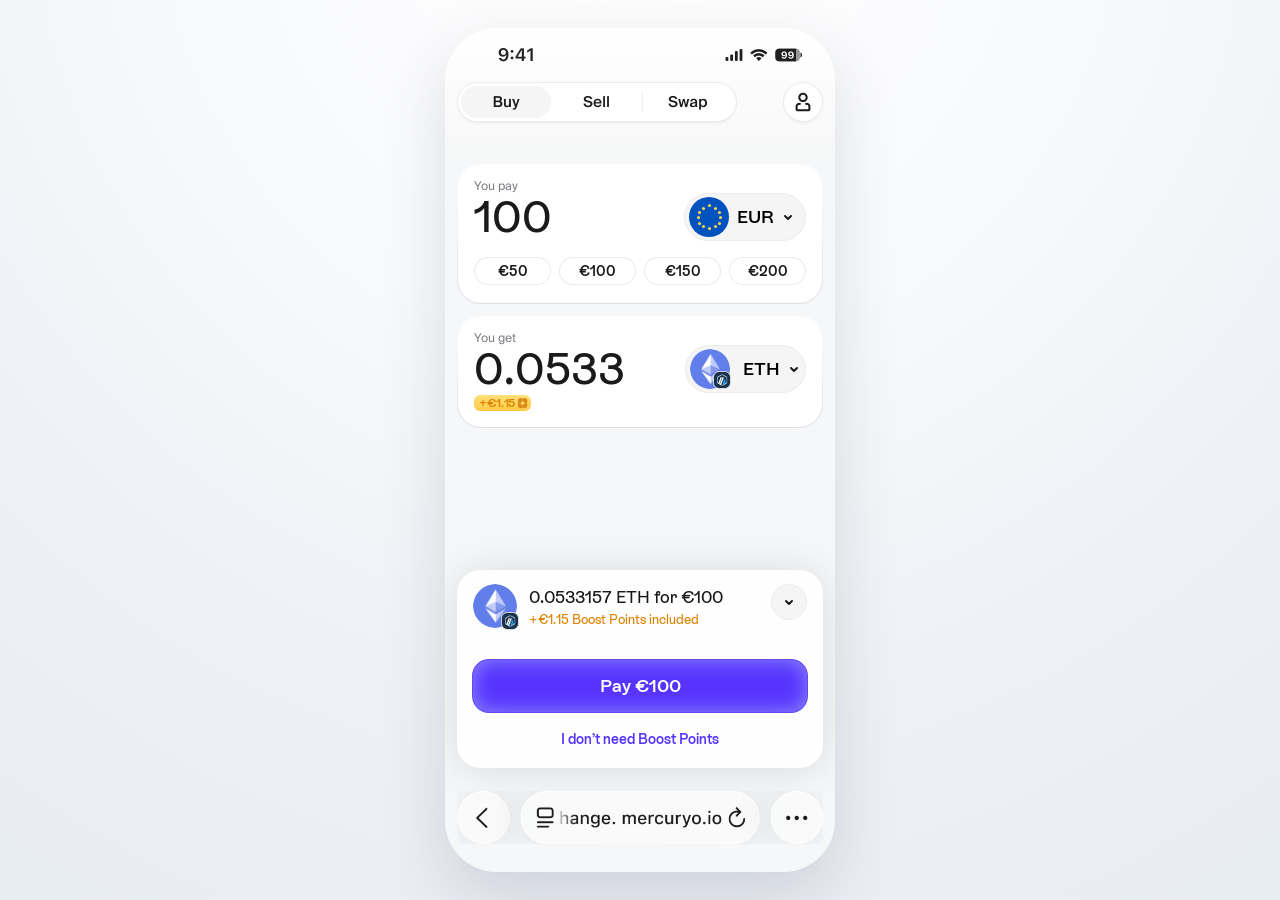
==== converter-mobile/index.html @ a560c099 "Add converter mobile prototype" ====
<!doctype html>
<html lang="en">
  <head>
    <meta charset="UTF-8" />
    <meta name="viewport" content="width=device-width, initial-scale=1, viewport-fit=cover" />
    <meta http-equiv="refresh" content="0; url=./buy.html" />
    <title>Converter Mobile Prototype</title>
    <script>
      window.location.replace("./buy.html");
    </script>
  </head>
  <body>
    <p>Redirecting to the converter prototype… <a href="./buy.html">Open it here</a>.</p>
  </body>
</html>
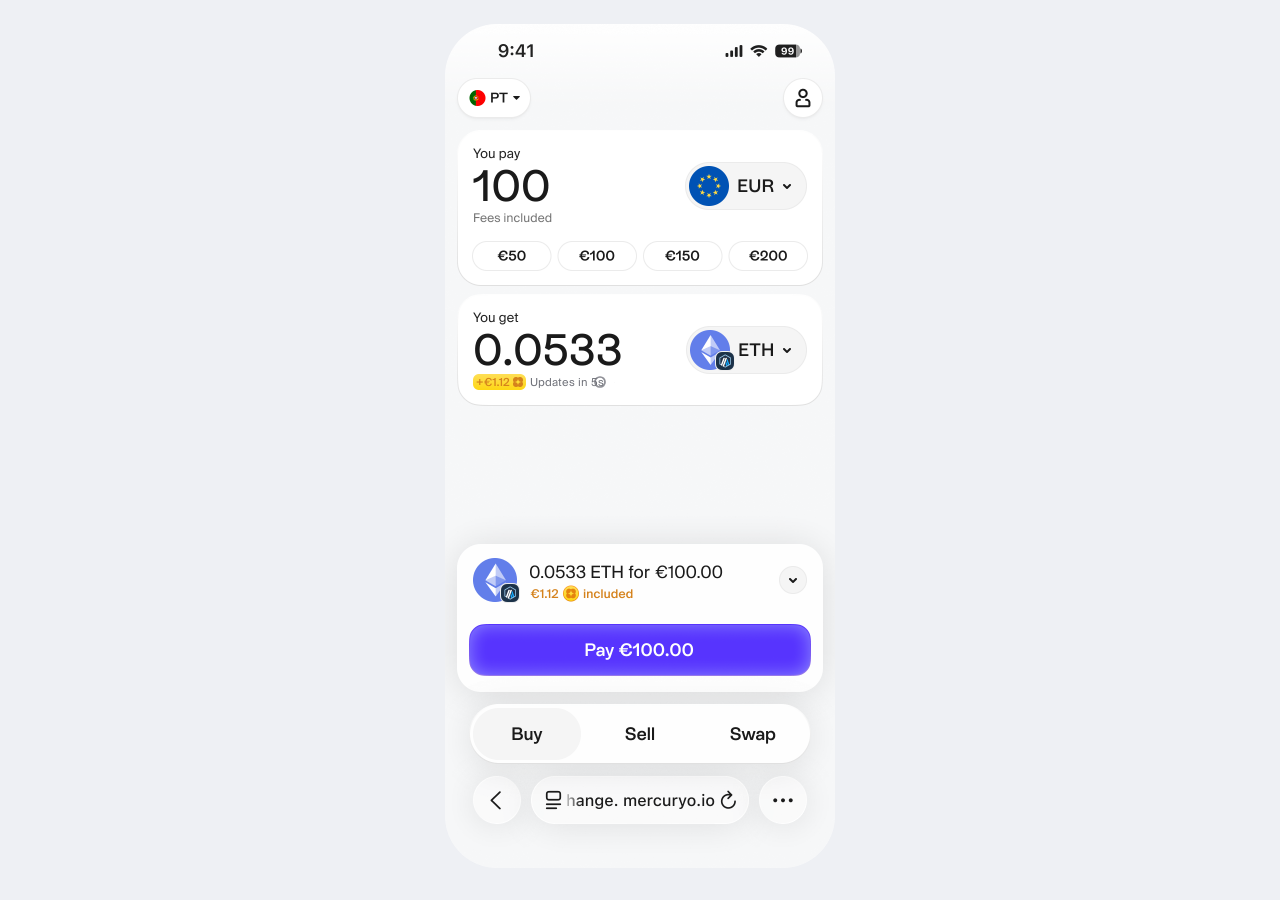
==== commit 2465f19f: "Sync converter mobile fixes" ====
--- a/converter-mobile/index.html
+++ b/converter-mobile/index.html
@@ -2,14 +2,36 @@
 <html lang="en">
   <head>
     <meta charset="UTF-8" />
-    <meta name="viewport" content="width=device-width, initial-scale=1, viewport-fit=cover" />
-    <meta http-equiv="refresh" content="0; url=./buy.html" />
-    <title>Converter Mobile Prototype</title>
-    <script>
-      window.location.replace("./buy.html");
-    </script>
+    <meta
+      name="viewport"
+      content="width=device-width, initial-scale=1, viewport-fit=cover"
+    />
+    <title>Converter Prototype</title>
+    <link rel="stylesheet" href="./styles.css" />
   </head>
   <body>
-    <p>Redirecting to the converter prototype… <a href="./buy.html">Open it here</a>.</p>
+    <main class="stage">
+      <section
+        class="phone"
+        id="phone"
+        aria-label="Converter prototype"
+        data-debug="false"
+      >
+        <img
+          id="screen-image"
+          class="screen-image"
+          src="./assets/screens/with-points.png"
+          alt="Converter prototype screen"
+          width="390"
+          height="844"
+          draggable="false"
+        />
+        <div id="dynamic-overlays" class="dynamic-overlays" aria-hidden="true"></div>
+        <div id="fx-overlays" class="fx-overlays" aria-hidden="true"></div>
+        <div id="hotspots" class="hotspots" aria-hidden="true"></div>
+      </section>
+    </main>
+
+    <script src="./script.js"></script>
   </body>
 </html>
--- a/converter-mobile/styles.css
+++ b/converter-mobile/styles.css
@@ -0,0 +1,599 @@
+:root {
+  color-scheme: light;
+  --page-bg: #eef0f4;
+  --debug: rgba(91, 61, 255, 0.28);
+  --debug-border: rgba(91, 61, 255, 0.6);
+  --field-fill: #ffffff;
+  --sheet-fill: #ffffff;
+  --button-fill: #5f39ff;
+  --text: #1b1b1b;
+  --muted: #6e7074;
+  --error: #ff4d3f;
+}
+
+* {
+  box-sizing: border-box;
+  -webkit-tap-highlight-color: transparent;
+}
+
+@font-face {
+  font-family: "ES Rebond Grotesque";
+  src: url("./assets/fonts/ESRebondGrotesque-Medium.ttf") format("truetype");
+  font-weight: 500;
+}
+
+@font-face {
+  font-family: "ES Rebond Grotesque";
+  src: url("./assets/fonts/ESRebondGrotesque-Semibold.ttf") format("truetype");
+  font-weight: 600;
+}
+
+@font-face {
+  font-family: "Suisse Intl";
+  src: url("./assets/fonts/SuisseIntl-Regular.ttf") format("truetype");
+  font-weight: 400;
+}
+
+@font-face {
+  font-family: "Suisse Intl";
+  src: url("./assets/fonts/SuisseIntl-Medium.ttf") format("truetype");
+  font-weight: 500;
+}
+
+html,
+body {
+  margin: 0;
+  min-height: 100%;
+  background: var(--page-bg);
+}
+
+body {
+  display: grid;
+  place-items: center;
+  padding: 24px 12px;
+  font-family: "SF Pro Text", "SF Pro Display", -apple-system, BlinkMacSystemFont,
+    "Segoe UI", sans-serif;
+}
+
+.stage {
+  display: grid;
+  place-items: center;
+  width: 100%;
+}
+
+.phone {
+  position: relative;
+  width: 390px;
+  height: 844px;
+  overflow: hidden;
+  user-select: none;
+}
+
+.screen-image {
+  display: block;
+  width: 390px;
+  height: 844px;
+  pointer-events: none;
+}
+
+.hotspots {
+  position: absolute;
+  inset: 0;
+  pointer-events: none;
+}
+
+.dynamic-overlays,
+.fx-overlays {
+  position: absolute;
+  inset: 0;
+}
+
+.dynamic-overlays {
+  pointer-events: auto;
+}
+
+.fx-overlays {
+  pointer-events: none;
+}
+
+.hotspot {
+  position: absolute;
+  margin: 0;
+  padding: 0;
+  border: 0;
+  background: transparent;
+  cursor: pointer;
+  pointer-events: auto;
+}
+
+.phone[data-debug="true"] .hotspot {
+  background: var(--debug);
+  outline: 1px solid var(--debug-border);
+  outline-offset: -1px;
+  border-radius: 10px;
+}
+
+.value-mask,
+.label-mask {
+  position: absolute;
+  display: flex;
+  align-items: center;
+  pointer-events: none;
+}
+
+.value-mask {
+  background: var(--field-fill);
+}
+
+.label-mask {
+  background: transparent;
+  overflow: hidden;
+}
+
+.timer-row-mask {
+  background: #fff;
+}
+
+.value-mask.summary {
+  background: var(--sheet-fill);
+}
+
+.value-mask.button {
+  justify-content: center;
+  background: var(--button-fill);
+  border-radius: 14px;
+}
+
+.value-mask.asset-chip-mask {
+  background: #f4f4f5;
+  border-radius: 999px;
+}
+
+.value-mask.focus-surface {
+  background: rgba(246, 247, 248, 1);
+  border-radius: 4px;
+}
+
+.value-mask.points-badge-surface {
+  background: #f7c81d;
+  border-radius: 999px;
+}
+
+.asset-chip {
+  display: inline-flex;
+  align-items: center;
+  gap: 8px;
+  width: 100%;
+  height: 100%;
+  padding: 0 14px 0 6px;
+}
+
+.chip-icon-wrap {
+  position: relative;
+  width: 40px;
+  height: 40px;
+  flex: 0 0 40px;
+}
+
+.chip-token-icon {
+  width: 40px;
+  height: 40px;
+  display: block;
+}
+
+.chip-network-icon {
+  position: absolute;
+  right: -2px;
+  bottom: -2px;
+  width: 16px;
+  height: 16px;
+  border-radius: 50%;
+  background: #fff;
+}
+
+.chip-label {
+  font-family: "ES Rebond Grotesque", -apple-system, BlinkMacSystemFont, sans-serif;
+  font-size: 18px;
+  font-weight: 600;
+  line-height: 24px;
+  color: var(--text);
+}
+
+.chip-chevron {
+  margin-left: auto;
+  font-family: "Suisse Intl", -apple-system, BlinkMacSystemFont, sans-serif;
+  font-size: 15px;
+  line-height: 1;
+  color: #3d4047;
+}
+
+.asset-summary-icon {
+  background: transparent;
+}
+
+.summary-token-icon {
+  width: 40px;
+  height: 40px;
+  display: block;
+}
+
+.summary-network-icon {
+  position: absolute;
+  right: -2px;
+  bottom: -2px;
+  width: 16px;
+  height: 16px;
+  border-radius: 50%;
+  background: #fff;
+}
+
+.value-text {
+  color: var(--text);
+  letter-spacing: 0;
+  white-space: nowrap;
+}
+
+.value-text.display {
+  font-family: "ES Rebond Grotesque", -apple-system, BlinkMacSystemFont, sans-serif;
+  font-size: 44px;
+  font-weight: 500;
+  line-height: 48px;
+}
+
+.value-text.summary {
+  font-family: "Suisse Intl", -apple-system, BlinkMacSystemFont, sans-serif;
+  font-size: 17px;
+  font-weight: 400;
+  line-height: 24px;
+}
+
+.value-text.button {
+  font-family: "ES Rebond Grotesque", -apple-system, BlinkMacSystemFont, sans-serif;
+  font-size: 18px;
+  font-weight: 500;
+  line-height: 24px;
+  color: #fff;
+}
+
+.value-text.muted {
+  color: var(--muted);
+}
+
+.value-text.error {
+  color: var(--error);
+}
+
+.value-text.helper {
+  font-family: "Suisse Intl", -apple-system, BlinkMacSystemFont, sans-serif;
+  font-size: 12px;
+  font-weight: 400;
+  line-height: 15px;
+  color: var(--muted);
+}
+
+.value-text.helper.error {
+  color: var(--error);
+}
+
+.value-text.points {
+  font-family: "ES Rebond Grotesque", -apple-system, BlinkMacSystemFont, sans-serif;
+  font-size: 14px;
+  font-weight: 600;
+  line-height: 17px;
+}
+
+.value-text.points-badge,
+.value-text.points-inline {
+  font-family: "ES Rebond Grotesque", -apple-system, BlinkMacSystemFont, sans-serif;
+  font-size: 14px;
+  font-weight: 600;
+  line-height: 17px;
+  color: #d68b00;
+}
+
+.value-text.timer {
+  font-family: "Suisse Intl", -apple-system, BlinkMacSystemFont, sans-serif;
+  font-size: 11px;
+  font-weight: 400;
+  line-height: 15px;
+  color: #70727a;
+}
+
+.timer-ring {
+  position: absolute;
+  display: block;
+}
+
+.timer-ring svg {
+  display: block;
+  width: 100%;
+  height: 100%;
+  overflow: visible;
+}
+
+.timer-ring-track,
+.timer-ring-progress {
+  fill: none;
+  stroke-width: 1.7;
+}
+
+.timer-ring-track {
+  stroke: rgba(112, 114, 122, 0.22);
+}
+
+.timer-ring-progress {
+  stroke: rgba(112, 114, 122, 0.72);
+  stroke-linecap: round;
+  transform-origin: 50% 50%;
+  transform: rotate(-90deg);
+  animation: timerRingCountdown 5s linear infinite;
+}
+
+.asset-picker-layer,
+.asset-list-layer {
+  background: #fff;
+  overflow: hidden;
+}
+
+.asset-picker-layer {
+  position: absolute;
+  pointer-events: auto;
+  overflow-x: auto;
+  overflow-y: hidden;
+  -webkit-overflow-scrolling: touch;
+  touch-action: pan-x;
+  scrollbar-width: none;
+  -ms-overflow-style: none;
+}
+
+.asset-picker-layer::-webkit-scrollbar {
+  display: none;
+}
+
+.asset-picker-scroll {
+  position: relative;
+  display: flex;
+  align-items: center;
+  gap: 8px;
+  min-width: max-content;
+  padding: 0 12px;
+  height: 100%;
+  pointer-events: auto;
+}
+
+.asset-list-layer {
+  position: absolute;
+  overflow-y: auto;
+  overflow-x: hidden;
+  -webkit-overflow-scrolling: touch;
+  scrollbar-width: none;
+  -ms-overflow-style: none;
+}
+
+.asset-list-layer::-webkit-scrollbar {
+  display: none;
+}
+
+.filter-chip-ui {
+  display: inline-flex;
+  align-items: center;
+  gap: 6px;
+  padding: 0 10px;
+  border: 0;
+  border-radius: 10px;
+  background: #f1f1f2;
+  box-shadow: inset 0 0 0 1px #e1e1e3;
+  cursor: pointer;
+  pointer-events: auto;
+}
+
+.filter-chip-ui.selected {
+  background: #0d0d10;
+  box-shadow: none;
+}
+
+.filter-chip-icon {
+  width: 14px;
+  height: 14px;
+  flex: 0 0 14px;
+}
+
+.filter-chip-text {
+  font-family: "Suisse Intl", -apple-system, BlinkMacSystemFont, sans-serif;
+  font-size: 12px;
+  font-weight: 500;
+  line-height: 15px;
+  color: #1c1d22;
+}
+
+.filter-chip-ui.selected .filter-chip-text {
+  color: #fff;
+}
+
+.filter-chip-close {
+  margin-left: auto;
+  font-family: "Suisse Intl", -apple-system, BlinkMacSystemFont, sans-serif;
+  font-size: 14px;
+  line-height: 1;
+  color: #fff;
+}
+
+.asset-section-title {
+  position: absolute;
+  left: 12px;
+  font-family: "ES Rebond Grotesque", -apple-system, BlinkMacSystemFont, sans-serif;
+  font-size: 13px;
+  font-weight: 500;
+  line-height: 17px;
+  color: #1a1a1a;
+}
+
+.asset-row-ui {
+  position: absolute;
+  left: 12px;
+  width: 366px;
+  height: 64px;
+  margin: 0;
+  padding: 0;
+  border: 0;
+  background: transparent;
+  display: grid;
+  grid-template-columns: 40px minmax(0, 1fr) auto;
+  align-items: center;
+  column-gap: 16px;
+  text-align: left;
+  cursor: pointer;
+}
+
+.asset-row-token {
+  width: 40px;
+  height: 40px;
+}
+
+.asset-row-text {
+  display: flex;
+  flex-direction: column;
+  gap: 2px;
+}
+
+.asset-row-top {
+  display: inline-flex;
+  align-items: center;
+  gap: 6px;
+}
+
+.asset-row-symbol {
+  font-family: "ES Rebond Grotesque", -apple-system, BlinkMacSystemFont, sans-serif;
+  font-size: 18px;
+  font-weight: 600;
+  line-height: 24px;
+  color: var(--text);
+}
+
+.asset-row-network-pill {
+  display: inline-flex;
+  align-items: center;
+  gap: 4px;
+  min-height: 18px;
+  padding: 0 6px;
+  border-radius: 6px;
+  background: #f7f7f7;
+  box-shadow: inset 0 0 0 1px #e5e5e6;
+  font-family: "Suisse Intl", -apple-system, BlinkMacSystemFont, sans-serif;
+  font-size: 10px;
+  font-weight: 500;
+  line-height: 15px;
+  color: #70727a;
+}
+
+.asset-row-network-icon {
+  width: 10px;
+  height: 10px;
+}
+
+.asset-row-subtitle {
+  font-family: "Suisse Intl", -apple-system, BlinkMacSystemFont, sans-serif;
+  font-size: 12px;
+  font-weight: 400;
+  line-height: 15px;
+  color: #9a9ea8;
+}
+
+.asset-row-price {
+  font-family: "ES Rebond Grotesque", -apple-system, BlinkMacSystemFont, sans-serif;
+  font-size: 18px;
+  font-weight: 500;
+  line-height: 24px;
+  color: var(--text);
+}
+
+.screen-slice-mask {
+  position: absolute;
+  overflow: hidden;
+  pointer-events: none;
+}
+
+.screen-slice-mask > img {
+  position: absolute;
+  display: block;
+  user-select: none;
+  pointer-events: none;
+}
+
+.caret {
+  position: absolute;
+  width: 2px;
+  border-radius: 999px;
+  background: #4e47ff;
+  animation: blink 1s steps(1, end) infinite;
+}
+
+
+.key-flash {
+  position: absolute;
+  border-radius: 12px;
+  background: rgba(120, 125, 135, 0.24);
+  box-shadow: inset 0 0 0 1px rgba(120, 125, 135, 0.12);
+  animation: keyflash 0.16s ease-out forwards;
+}
+
+.is-transitioning .screen-image {
+  opacity: 0.995;
+}
+
+@media (max-width: 420px) {
+  body {
+    padding: 0;
+  }
+
+  .phone {
+    width: 100vw;
+    height: calc(100vw * 844 / 390);
+  }
+
+  .screen-image {
+    width: 100%;
+    height: 100%;
+  }
+}
+
+@keyframes blink {
+  0%,
+  49% {
+    opacity: 1;
+  }
+
+  50%,
+  100% {
+    opacity: 0;
+  }
+}
+
+@keyframes keyflash {
+  0% {
+    opacity: 0.55;
+    transform: scale(0.98);
+  }
+
+  100% {
+    opacity: 0;
+    transform: scale(1);
+  }
+}
+
+@keyframes timerRingCountdown {
+  0% {
+    stroke-dasharray: 31.42 0;
+    opacity: 0.95;
+  }
+
+  92% {
+    stroke-dasharray: 0 31.42;
+    opacity: 0.95;
+  }
+
+  100% {
+    stroke-dasharray: 0 31.42;
+    opacity: 0;
+  }
+}
